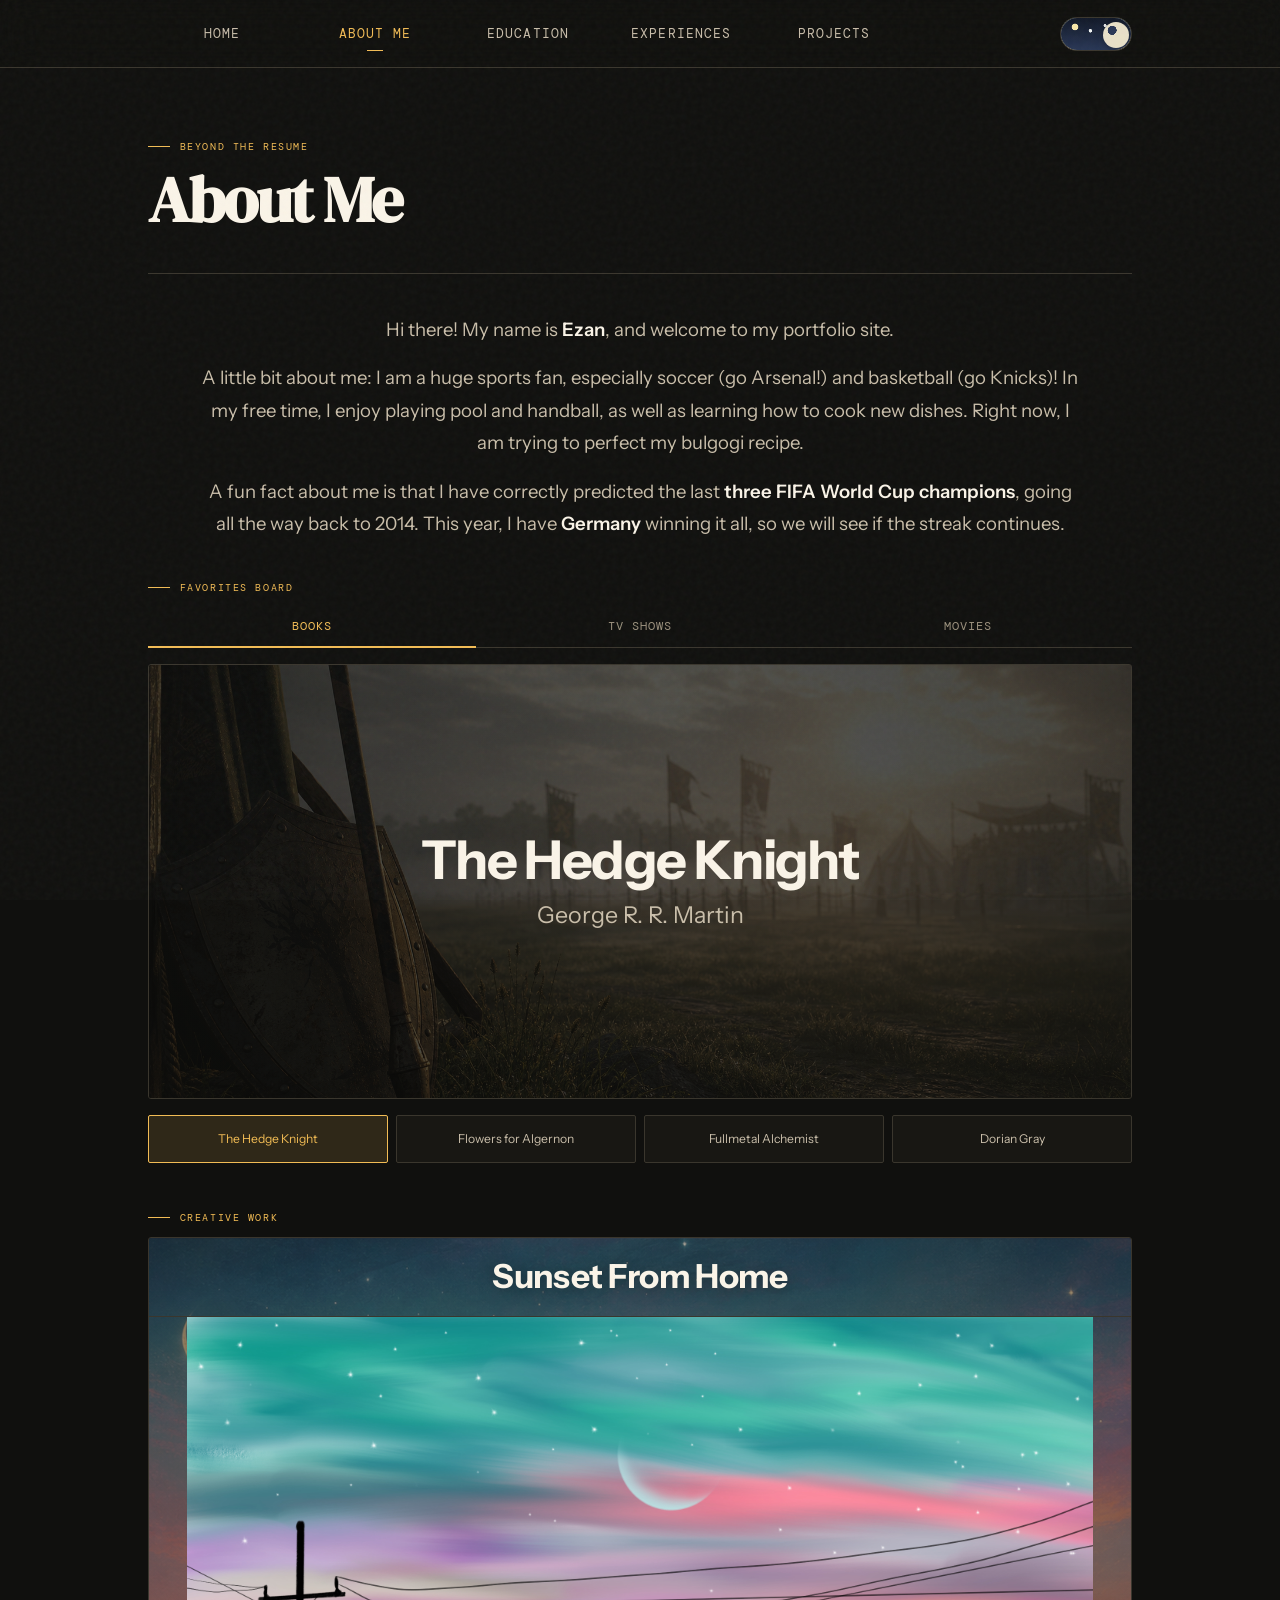
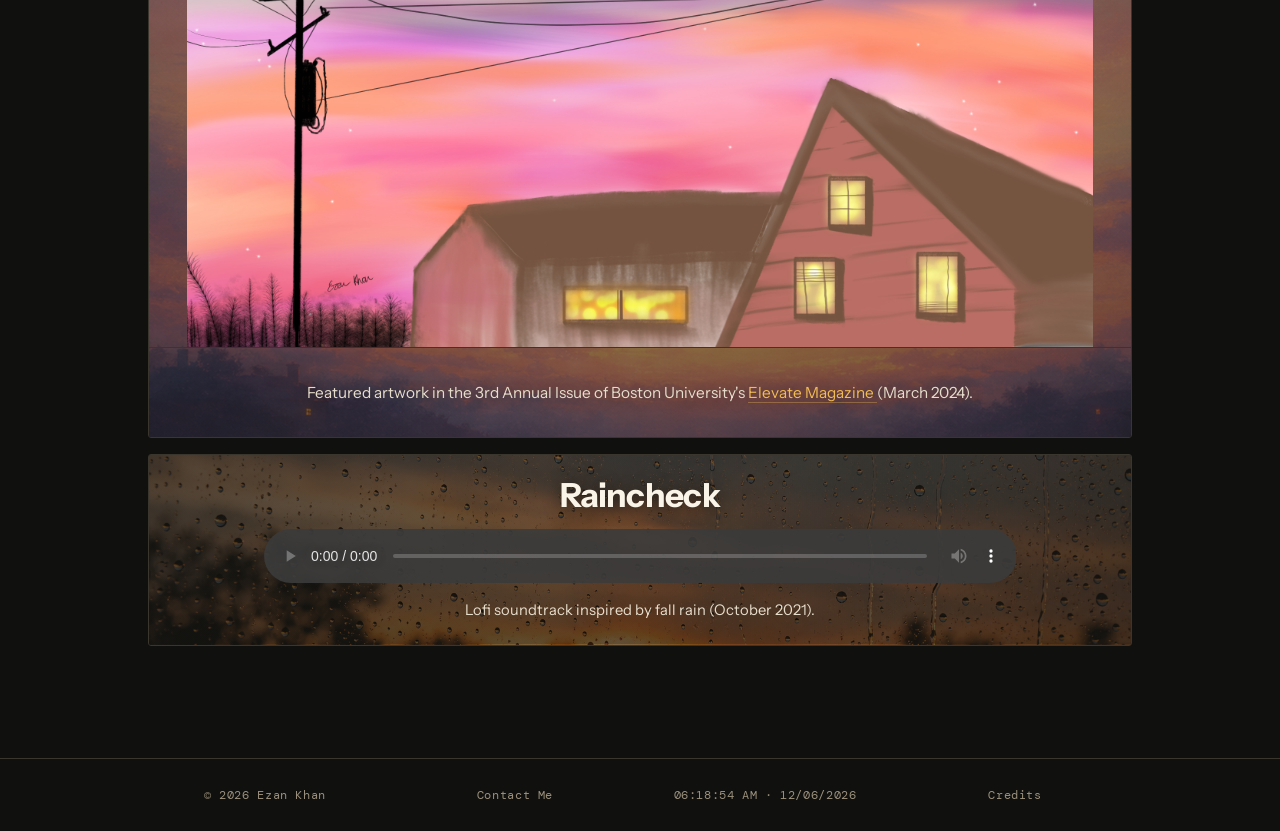
==== about/about.html @ 1c244139 "Publish portfolio site" ====
<!DOCTYPE html>
<html lang="en">
<head>
  <meta charset="UTF-8">
  <meta name="viewport" content="width=device-width, initial-scale=1.0">
  <meta name="description" content="About Ezan Khan: interests, hobbies, favorite books, shows, movies, and music.">
  <title>About Me | Ezan's Portfolio</title>
  <link rel="stylesheet" href="../shared.css">
  <link rel="stylesheet" href="about.css">
</head>
<body>

<header class="site-header">
  <button class="hamburger" id="nav-toggle" aria-label="Toggle menu">
    <span></span><span></span><span></span>
  </button>
  <nav class="site-nav" id="site-nav">
    <a href="../home/home.html">Home</a>
    <a href="about.html" class="active">About Me</a>
    <a href="../education/education.html">Education</a>
    <a href="../experiences/experiences.html">Experiences</a>
    <a href="../projects/projects.html">Projects</a>
  </nav>
  <label class="theme-switch" for="theme-toggle" aria-label="Toggle light and dark theme">
    <input class="theme-checkbox" id="theme-toggle" type="checkbox">
    <span class="theme-track" aria-hidden="true">
      <span class="theme-thumb"></span>
    </span>
  </label>
</header>

<main class="page-content">

  <p class="eyebrow">Beyond The Resume</p>
  <h1 class="page-title">About Me</h1>
  <div class="divider"></div>

  <section class="about-intro" aria-label="Personal introduction">
    <p>Hi there! My name is <strong>Ezan</strong>, and welcome to my portfolio site.</p>
    <p>A little bit about me: I am a huge sports fan, especially soccer (go Arsenal!) and basketball (go Knicks)! In my free time, I enjoy playing pool and handball, as well as learning how to cook new dishes. Right now, I am trying to perfect my bulgogi recipe.</p>
    <p>A fun fact about me is that I have correctly predicted the last <strong>three FIFA World Cup champions</strong>, going all the way back to 2014. This year, I have <strong>Germany</strong> winning it all, so we will see if the streak continues.</p>
  </section>

  <section class="favorites-board" aria-labelledby="favorites-heading">
    <p class="eyebrow" id="favorites-heading">Favorites Board</p>

    <input type="radio" name="favorites" id="fav-books" checked>
    <input type="radio" name="favorites" id="fav-shows">
    <input type="radio" name="favorites" id="fav-movies">

    <div class="favorite-tabs" role="tablist" aria-label="Favorite categories">
      <label for="fav-books" role="tab">Books</label>
      <label for="fav-shows" role="tab">TV Shows</label>
      <label for="fav-movies" role="tab">Movies</label>
    </div>

    <div class="favorite-panels">
      <div class="favorite-panel panel-books">
        <div class="book-carousel" aria-label="Favorite books carousel">
          <article class="book-slide active" style="--cover: url('../sources/about/hedge-knight-bg.png')">
            <strong>The Hedge Knight</strong>
            <em>George R. R. Martin</em>
          </article>
          <article class="book-slide" style="--cover: url('../sources/about/flowers-for-algernon-bg.png')">
            <strong>Flowers for Algernon</strong>
            <em>Daniel Keyes</em>
          </article>
          <article class="book-slide" style="--cover: url('../sources/about/fullmetal-alchemist-bg.png')">
            <strong>Fullmetal Alchemist</strong>
            <em>Hiromu Arakawa</em>
          </article>
          <article class="book-slide" style="--cover: url('../sources/about/dorian-gray-bg.png')">
            <strong>The Picture of Dorian Gray</strong>
            <em>Oscar Wilde</em>
          </article>
        </div>

        <div class="book-controls" aria-label="Choose a favorite book">
          <button type="button" class="active">The Hedge Knight</button>
          <button type="button">Flowers for Algernon</button>
          <button type="button">Fullmetal Alchemist</button>
          <button type="button">Dorian Gray</button>
        </div>
      </div>

      <div class="favorite-panel panel-shows">
        <div class="show-carousel" aria-label="Favorite TV shows carousel">
          <article class="show-slide active" style="--cover: url('../sources/about/parks-and-recreation-bg.png')">
            <strong>Parks and Recreation</strong>
          </article>
          <article class="show-slide" style="--cover: url('../sources/about/shogun-bg.png')">
            <strong>Shogun</strong>
          </article>
          <article class="show-slide" style="--cover: url('../sources/about/avatar-last-airbender-bg.png')">
            <strong>Avatar: The Last Airbender</strong>
          </article>
          <article class="show-slide" style="--cover: url('../sources/about/the-bear-bg.png')">
            <strong>The Bear</strong>
          </article>
          <article class="show-slide" style="--cover: url('../sources/about/how-i-met-your-mother-bg.png')">
            <strong>How I Met Your Mother</strong>
          </article>
          <article class="show-slide" style="--cover: url('../sources/about/game-of-thrones-bg.png')">
            <strong>Game of Thrones</strong>
          </article>
          <article class="show-slide" style="--cover: url('../sources/about/ted-lasso-bg.png')">
            <strong>Ted Lasso</strong>
          </article>
          <article class="show-slide" style="--cover: url('../sources/about/hunter-x-hunter-bg.png')">
            <strong>Hunter x Hunter (2011)</strong>
          </article>
        </div>

        <div class="show-controls" aria-label="Choose a favorite TV show">
          <button type="button" class="active">Parks and Recreation</button>
          <button type="button">Shogun</button>
          <button type="button">Avatar: The Last Airbender</button>
          <button type="button">The Bear</button>
          <button type="button">How I Met Your Mother</button>
          <button type="button">Game of Thrones</button>
          <button type="button">Ted Lasso</button>
          <button type="button">Hunter x Hunter (2011)</button>
        </div>
      </div>

      <div class="favorite-panel panel-movies">
        <div class="movie-carousel" aria-label="Favorite movies carousel">
          <article class="movie-slide active" style="--cover: url('../sources/about/good-will-hunting-bg.png')">
            <strong>Good Will Hunting</strong>
          </article>
          <article class="movie-slide" style="--cover: url('../sources/about/interstellar-bg.png')">
            <strong>Interstellar</strong>
          </article>
          <article class="movie-slide" style="--cover: url('../sources/about/parasite-bg.png')">
            <strong>Parasite</strong>
          </article>
          <article class="movie-slide" style="--cover: url('../sources/about/spider-verse-bg.png')">
            <strong>Spider-Man: Into the Spider-Verse</strong>
          </article>
          <article class="movie-slide" style="--cover: url('../sources/about/tampopo-bg.png')">
            <strong>Tampopo</strong>
          </article>
          <article class="movie-slide" style="--cover: url('../sources/about/whiplash-bg.png')">
            <strong>Whiplash</strong>
          </article>
          <article class="movie-slide" style="--cover: url('../sources/about/the-martian-bg.png')">
            <strong>The Martian</strong>
          </article>
          <article class="movie-slide" style="--cover: url('../sources/about/three-idiots-bg.png')">
            <strong>3 Idiots</strong>
          </article>
        </div>

        <div class="movie-controls" aria-label="Choose a favorite movie">
          <button type="button" class="active">Good Will Hunting</button>
          <button type="button">Interstellar</button>
          <button type="button">Parasite</button>
          <button type="button">Spider-Man: Into the Spider-Verse</button>
          <button type="button">Tampopo</button>
          <button type="button">Whiplash</button>
          <button type="button">The Martian</button>
          <button type="button">3 Idiots</button>
        </div>
      </div>

    </div>
  </section>

  <section class="creative-work" aria-labelledby="creative-heading">
    <p class="eyebrow" id="creative-heading">Creative Work</p>

    <div class="creative-grid">
      <article class="creative-card artwork-card">
        <figure>
          <figcaption class="artwork-title">
            <strong>Sunset From Home</strong>
          </figcaption>
          <img src="../sources/about/sunset%20from%20home.jpg" alt="Sunset from Home artwork by Ezan Khan">
          <figcaption>
            <span>
              Featured artwork in the 3rd Annual Issue of Boston University's
              <a href="https://www.bu.edu/newbury-center/files/2024/04/GRATITUDE-ELEVATE-ISSUE-NO.-3-compressed.pdf" target="_blank" rel="noopener">
                Elevate Magazine
              </a>
              (March 2024).
            </span>
          </figcaption>
        </figure>
      </article>

      <article class="creative-card audio-card">
        <div>
          <strong>Raincheck</strong>
        </div>
        <audio controls preload="metadata">
          <source src="../sources/about/raining%20peace.wav" type="audio/wav">
          Your browser does not support the audio element.
        </audio>
        <p>Lofi soundtrack inspired by fall rain (October 2021).</p>
      </article>
    </div>
  </section>

</main>

<footer class="site-footer">
  <span>© 2026 Ezan Khan</span>
  <a href="mailto:ezankhan2004@gmail.com">Contact Me</a>
  <span id="live-clock"></span>
  <div class="footer-links">
    <a href="../credits/credits.html">Credits</a>
  </div>
</footer>

<script src="../shared.js"></script>
<script src="about.js"></script>
</body>
</html>
---- shared.css ----
@import url('https://fonts.googleapis.com/css2?family=DM+Serif+Display:ital@0;1&family=DM+Mono:wght@300;400;500&family=Instrument+Sans:ital,wght@0,400;0,500;0,600;1,400&display=swap');

:root {
  --bg:           #10100E;
  --surface:      #181713;
  --surface-2:    #24221D;
  --border:       #3A362D;
  --accent:       #F2BC55;
  --accent-dim:   #D79A2B;
  --accent-contrast: #10100E;
  --accent-glow:  rgba(242,188,85,0.14);
  --accent-border: rgba(242,188,85,0.35);
  --text:         #FAF4E8;
  --text-dim:     #C9BEAA;
  --text-muted:   #9B907D;
  --chrome-bg:    rgba(16,16,14,0.88);
  --page-max:      1080px;
  --page-pad:      clamp(1.5rem, 4vw, 3rem);
  --radius:       3px;
  --header-h:     68px;
  --transition:   0.2s cubic-bezier(0.4,0,0.2,1);
  color-scheme: dark;
}

:root[data-theme="light"] {
  --bg:           #E7DED1;
  --surface:      #F0E8DC;
  --surface-2:    #DDD2C2;
  --border:       #C5B8A5;
  --accent:       #8B570F;
  --accent-dim:   #6B420B;
  --accent-contrast: #F4EDE2;
  --accent-glow:  rgba(139,87,15,0.13);
  --accent-border: rgba(139,87,15,0.30);
  --text:         #221E18;
  --text-dim:     #554B3D;
  --text-muted:   #746754;
  --chrome-bg:    rgba(231,222,209,0.90);
  color-scheme: light;
}

*, *::before, *::after { margin: 0; box-sizing: border-box; }
html { scroll-behavior: smooth; }

body {
  background: var(--bg);
  font-family: 'Instrument Sans', sans-serif;
  color: var(--text);
  min-height: 100vh;
  overflow-x: hidden;
}

/* subtle grain */
body::after {
  content: '';
  position: fixed; inset: 0;
  background-image: url("data:image/svg+xml,%3Csvg viewBox='0 0 200 200' xmlns='http://www.w3.org/2000/svg'%3E%3Cfilter id='n'%3E%3CfeTurbulence type='fractalNoise' baseFrequency='0.85' numOctaves='4' stitchTiles='stitch'/%3E%3C/filter%3E%3Crect width='100%25' height='100%25' filter='url(%23n)' opacity='0.035'/%3E%3C/svg%3E");
  pointer-events: none;
  z-index: 9999;
}

/* ── HEADER ─────────────────────────────────── */
.site-header {
  position: fixed; top: 0; left: 0; right: 0;
  height: var(--header-h);
  background: var(--chrome-bg);
  backdrop-filter: blur(20px);
  -webkit-backdrop-filter: blur(20px);
  border-bottom: 1px solid var(--border);
  display: flex; align-items: center; justify-content: space-between;
  gap: 1.5rem;
  padding-left: max(1.5rem, calc((100vw - var(--page-max)) / 2 + var(--page-pad)));
  padding-right: max(1.5rem, calc((100vw - var(--page-max)) / 2 + var(--page-pad)));
  z-index: 200;
}

.site-nav {
  display: grid;
  grid-template-columns: repeat(5, minmax(0, 1fr));
  align-items: center;
  gap: 0.35rem;
  width: min(760px, calc(100vw - 10rem));
}
.site-nav a {
  font-family: 'DM Mono', monospace;
  font-size: 0.82rem; letter-spacing: 0.08em; text-transform: uppercase;
  text-decoration: none; color: var(--text-dim);
  min-height: 34px;
  display: inline-flex;
  align-items: center;
  justify-content: center;
  text-align: center;
  padding: 0.45rem 0.9rem; border-radius: var(--radius);
  transition: color var(--transition), background var(--transition);
  position: relative;
}
.site-nav a:hover { color: var(--text); background: var(--surface-2); }
.site-nav a.active { color: var(--accent); }
.site-nav a.active::after {
  content: ''; position: absolute; bottom: 0; left: 50%; transform: translateX(-50%);
  width: 16px; height: 1px; background: var(--accent);
}

/* hamburger */
.hamburger {
  display: none; flex-direction: column; gap: 5px;
  cursor: pointer; background: none; border: none; padding: 4px;
}
.hamburger span { display: block; width: 20px; height: 1.5px; background: var(--text-dim); transition: all var(--transition); }

/* theme switch */
.theme-switch {
  display: inline-flex;
  align-items: center;
  cursor: pointer;
  flex-shrink: 0;
}
.theme-checkbox {
  position: absolute;
  opacity: 0;
  pointer-events: none;
}
.theme-track {
  position: relative;
  display: block;
  width: 72px;
  height: 34px;
  overflow: hidden;
  border: 1px solid var(--border);
  border-radius: 999px;
  background:
    radial-gradient(circle at 22% 34%, rgba(255,255,255,0.95) 0 10%, transparent 11%),
    linear-gradient(180deg, #9DB8C7 0%, #E8C988 100%);
  box-shadow: inset 0 1px 4px rgba(0,0,0,0.18);
  transition: border-color var(--transition), background var(--transition);
}
.theme-track::before {
  content: '';
  position: absolute;
  inset: 0;
  opacity: 0;
  background:
    radial-gradient(circle at 20% 28%, #F6E6A9 0 5%, transparent 6%),
    radial-gradient(circle at 42% 40%, rgba(255,255,255,0.95) 0 1.5px, transparent 2px),
    radial-gradient(circle at 63% 24%, rgba(255,255,255,0.9) 0 1.3px, transparent 1.8px),
    radial-gradient(circle at 76% 58%, rgba(255,255,255,0.85) 0 1.4px, transparent 1.9px),
    linear-gradient(180deg, #111827 0%, #283655 100%);
  transition: opacity var(--transition);
}
.theme-thumb {
  position: absolute;
  top: 4px;
  left: 4px;
  width: 26px;
  height: 26px;
  border-radius: 50%;
  background: #F8D36A;
  box-shadow: 0 2px 6px rgba(0,0,0,0.25);
  transition: transform var(--transition), background var(--transition);
  z-index: 1;
}
.theme-checkbox:checked + .theme-track::before { opacity: 1; }
.theme-checkbox:checked + .theme-track .theme-thumb {
  transform: translateX(38px);
  background:
    radial-gradient(circle at 35% 32%, #283655 0 18%, transparent 19%),
    #E8E0C8;
}
.theme-checkbox:focus-visible + .theme-track {
  outline: 2px solid var(--accent);
  outline-offset: 3px;
}

/* ── PAGE SHELL ──────────────────────────────── */
.page-content {
  padding-top: calc(var(--header-h) + 4.5rem);
  padding-bottom: 7rem;
  max-width: var(--page-max);
  margin: 0 auto;
  padding-left: var(--page-pad);
  padding-right: var(--page-pad);
}

/* ── TYPE HELPERS ────────────────────────────── */
.eyebrow {
  font-family: 'DM Mono', monospace;
  font-size: 0.62rem; letter-spacing: 0.16em; text-transform: uppercase; color: var(--accent);
  display: flex; align-items: center; gap: 0.6rem; margin-bottom: 0.8rem;
}
.eyebrow::before { content: ''; display: inline-block; width: 22px; height: 1px; background: var(--accent); }

.page-title {
  font-family: 'DM Serif Display', serif;
  font-size: clamp(2.6rem, 6vw, 4rem);
  letter-spacing: -0.03em; line-height: 1.05; color: var(--text);
  margin-bottom: 1rem;
}

.divider { width: 100%; height: 1px; background: var(--border); margin: 2.5rem 0; }

/* ── ENTRY CARDS ─────────────────────────────── */
.entry-card {
  border: 1px solid var(--border);
  border-radius: var(--radius);
  padding: 1.6rem 1.8rem;
  background: var(--surface);
  margin-bottom: 1rem;
  transition: border-color var(--transition), background var(--transition);
  animation: fadeUp 0.45s ease both;
}
.entry-card:hover { border-color: var(--text-muted); background: var(--surface-2); }

.card-header {
  display: flex; justify-content: space-between; align-items: flex-start;
  gap: 1rem; margin-bottom: 0.8rem; flex-wrap: wrap;
}
.card-title { font-size: 0.975rem; font-weight: 600; color: var(--text); line-height: 1.3; }
.card-sub   { font-size: 0.825rem; font-weight: 400; color: var(--text-dim); margin-top: 0.15rem; }
.card-date  {
  font-family: 'DM Mono', monospace;
  font-size: 0.62rem; color: var(--accent); letter-spacing: 0.08em; white-space: nowrap; padding-top: 0.1rem;
}

.card-tags { display: flex; flex-wrap: wrap; gap: 0.4rem; margin-bottom: 0.85rem; }
.tag {
  font-family: 'DM Mono', monospace;
  font-size: 0.58rem; letter-spacing: 0.06em; text-transform: uppercase;
  color: var(--text-muted); background: var(--surface-2);
  border: 1px solid var(--border); border-radius: 2px;
  padding: 0.2rem 0.55rem;
}

.card-bullets { list-style: none; padding: 0; display: flex; flex-direction: column; gap: 0.45rem; }
.card-bullets li {
  padding-left: 1.1em; position: relative;
  font-size: 0.855rem; line-height: 1.65; color: var(--text-dim);
}
.card-bullets li::before { content: '—'; position: absolute; left: 0; color: var(--text-muted); font-size: 0.75rem; }
.card-bullets a { color: var(--accent); text-decoration: none; border-bottom: 1px solid transparent; transition: border-color var(--transition); }
.card-bullets a:hover { border-color: var(--accent); }

/* award badge */
.award {
  display: inline-flex; align-items: center; gap: 0.45rem;
  font-family: 'DM Mono', monospace;
  font-size: 0.6rem; letter-spacing: 0.06em;
  color: var(--accent); background: var(--accent-glow);
  border: 1px solid var(--accent-border); border-radius: 2px;
  padding: 0.25rem 0.65rem; margin-top: 0.75rem;
}
.award::before { content: '★'; font-size: 0.65rem; }

/* ── FOOTER ──────────────────────────────────── */
.site-footer {
  border-top: 1px solid var(--border);
  padding-top: 1.75rem;
  padding-bottom: 1.75rem;
  padding-left: max(1.5rem, calc((100vw - var(--page-max)) / 2 + var(--page-pad)));
  padding-right: max(1.5rem, calc((100vw - var(--page-max)) / 2 + var(--page-pad)));
  display: grid;
  grid-template-columns: repeat(4, minmax(0, 1fr));
  align-items: center;
  justify-items: center;
  gap: 1rem;
  font-family: 'DM Mono', monospace;
  font-size: 0.78rem; color: var(--text-muted); letter-spacing: 0.05em;
  text-align: center;
}
.site-footer a { color: var(--text-muted); text-decoration: none; transition: color var(--transition); }
.site-footer a:hover { color: var(--accent); }
.footer-links { display: flex; align-items: center; justify-content: center; gap: 1rem; }

/* ── ANIMATIONS ──────────────────────────────── */
@keyframes fadeUp {
  from { opacity: 0; transform: translateY(14px); }
  to   { opacity: 1; transform: translateY(0); }
}
.eyebrow    { animation: fadeUp 0.4s ease 0.05s both; }
.page-title { animation: fadeUp 0.4s ease 0.12s both; }
.divider    { animation: fadeUp 0.4s ease 0.18s both; }
.entry-card:nth-child(1) { animation-delay: 0.18s; }
.entry-card:nth-child(2) { animation-delay: 0.26s; }
.entry-card:nth-child(3) { animation-delay: 0.33s; }
.entry-card:nth-child(4) { animation-delay: 0.40s; }
.entry-card:nth-child(5) { animation-delay: 0.47s; }

/* ── RESPONSIVE ──────────────────────────────── */
@media (max-width: 700px) {
  .hamburger { display: flex; }
  .site-header { padding: 0 1.5rem; gap: 1rem; }

  .site-nav {
    display: none; position: absolute;
    top: var(--header-h); left: 0; right: 0;
    background: var(--surface); border-bottom: 1px solid var(--border);
    width: auto;
    grid-template-columns: 1fr;
    padding: 0.75rem; gap: 0.1rem;
  }
  .site-nav.open { display: grid; }
  .site-nav a { width: 100%; padding: 0.7rem 1rem; }

  .page-content { padding-left: 1.25rem; padding-right: 1.25rem; }

  .card-header { flex-direction: column; gap: 0.3rem; }

  .site-footer { grid-template-columns: 1fr; gap: 0.75rem; text-align: center; padding: 1.5rem 1.25rem; }
  .footer-links { justify-content: center; flex-wrap: wrap; }
}
---- about/about.css ----
.about-intro {
  max-width: 880px;
  margin: 0 auto 2.5rem;
  display: flex;
  flex-direction: column;
  gap: 1rem;
  animation: fadeUp 0.45s ease both;
}

.about-intro p {
  color: var(--text-dim);
  font-size: clamp(1rem, 1.7vw, 1.16rem);
  line-height: 1.75;
  text-align: center;
}

.about-intro strong {
  color: var(--text);
  font-weight: 600;
}

.favorites-board {
  animation: fadeUp 0.45s ease 0.25s both;
}

.favorites-board > input {
  position: absolute;
  opacity: 0;
  pointer-events: none;
}

.favorite-tabs {
  display: grid;
  grid-template-columns: repeat(3, minmax(0, 1fr));
  border-bottom: 1px solid var(--border);
  margin-bottom: 1rem;
}

.favorite-tabs label {
  font-family: 'DM Mono', monospace;
  font-size: 0.72rem;
  letter-spacing: 0.08em;
  text-transform: uppercase;
  color: var(--text-muted);
  border-bottom: 2px solid transparent;
  text-align: center;
  padding: 0.75rem 0.5rem;
  margin-bottom: -1px;
  cursor: pointer;
  transition: color var(--transition), border-color var(--transition), background var(--transition);
}

.favorite-tabs label:hover {
  color: var(--text-dim);
  background: var(--surface);
}

#fav-books:checked ~ .favorite-tabs label[for="fav-books"],
#fav-shows:checked ~ .favorite-tabs label[for="fav-shows"],
#fav-movies:checked ~ .favorite-tabs label[for="fav-movies"] {
  color: var(--accent);
  border-bottom-color: var(--accent);
}

.favorite-panel {
  display: none;
  grid-template-columns: repeat(3, minmax(0, 1fr));
  gap: 1rem;
}

#fav-books:checked ~ .favorite-panels .panel-books,
#fav-shows:checked ~ .favorite-panels .panel-shows,
#fav-movies:checked ~ .favorite-panels .panel-movies {
  display: grid;
}

#fav-books:checked ~ .favorite-panels .panel-books {
  display: block;
}

#fav-shows:checked ~ .favorite-panels .panel-shows {
  display: block;
}

#fav-movies:checked ~ .favorite-panels .panel-movies {
  display: block;
}

.book-carousel,
.show-carousel,
.movie-carousel {
  position: relative;
  min-height: clamp(340px, 34vw, 520px);
  margin-bottom: 1rem;
}

.book-slide,
.show-slide,
.movie-slide {
  position: absolute;
  inset: 0;
  display: flex;
  opacity: 0;
  pointer-events: none;
  overflow: hidden;
  border: 1px solid var(--border);
  border-radius: var(--radius);
  background: var(--surface);
  padding: clamp(1.4rem, 4vw, 2.2rem);
  flex-direction: column;
  align-items: center;
  justify-content: center;
  gap: 0.85rem;
  text-align: center;
  isolation: isolate;
  transition: opacity 0.65s ease;
}

.book-slide::before,
.show-slide::before,
.movie-slide::before {
  content: '';
  position: absolute;
  inset: 0;
  background-image: linear-gradient(rgba(0,0,0,0.58), rgba(0,0,0,0.58)), var(--cover);
  background-size: cover;
  background-position: center;
  opacity: 0.82;
  z-index: -2;
}

:root[data-theme="light"] .book-slide::before,
:root[data-theme="light"] .show-slide::before,
:root[data-theme="light"] .movie-slide::before {
  background-image: linear-gradient(rgba(245,239,229,0.08), rgba(245,239,229,0.08)), var(--cover);
  opacity: 1;
}

.book-slide::after,
.show-slide::after,
.movie-slide::after {
  content: '';
  position: absolute;
  inset: 0;
  background: radial-gradient(circle at center, rgba(0,0,0,0.10), var(--surface) 105%);
  opacity: 0.38;
  z-index: -1;
}

:root[data-theme="light"] .book-slide::after,
:root[data-theme="light"] .show-slide::after,
:root[data-theme="light"] .movie-slide::after {
  background:
    linear-gradient(rgba(245,239,229,0.08), rgba(245,239,229,0.08)),
    radial-gradient(circle at center, rgba(245,239,229,0.02), rgba(231,222,209,0.16) 115%);
  opacity: 0.32;
}

.book-slide strong,
.show-slide strong,
.movie-slide strong {
  max-width: min(100%, 980px);
  color: var(--text);
  font-size: clamp(2rem, 4.25vw, 3.35rem);
  line-height: 1;
  letter-spacing: -0.03em;
  white-space: nowrap;
}

:root[data-theme="light"] .book-slide strong,
:root[data-theme="light"] .show-slide strong,
:root[data-theme="light"] .movie-slide strong,
:root[data-theme="light"] .book-slide em {
  text-shadow: 0 1px 14px rgba(245,239,229,0.88);
}

.book-slide em {
  color: var(--text-dim);
  font-size: clamp(1.2rem, 2vw, 1.45rem);
  font-style: normal;
}

.book-slide.active,
.show-slide.active,
.movie-slide.active {
  opacity: 1;
  pointer-events: auto;
}

.book-controls,
.show-controls,
.movie-controls {
  display: grid;
  grid-template-columns: repeat(4, minmax(0, 1fr));
  gap: 0.5rem;
}

.book-controls button,
.show-controls button,
.movie-controls button {
  min-height: 48px;
  display: flex;
  align-items: center;
  justify-content: center;
  font-family: 'Instrument Sans', sans-serif;
  border: 1px solid var(--border);
  border-radius: 2px;
  background: var(--surface);
  color: var(--text-dim);
  font-size: 0.76rem;
  line-height: 1.25;
  text-align: center;
  padding: 0.55rem;
  cursor: pointer;
  transition: color var(--transition), border-color var(--transition), background var(--transition);
}

:root[data-theme="light"] .book-controls button,
:root[data-theme="light"] .show-controls button,
:root[data-theme="light"] .movie-controls button {
  background: rgba(240,232,220,0.82);
  border-color: #B8A88F;
  color: #4B4033;
}

.book-controls button:hover,
.book-controls button.active,
.show-controls button:hover,
.show-controls button.active,
.movie-controls button:hover,
.movie-controls button.active {
  color: var(--accent);
  border-color: var(--accent);
  background: var(--accent-glow);
}

:root[data-theme="light"] .book-controls button:hover,
:root[data-theme="light"] .book-controls button.active,
:root[data-theme="light"] .show-controls button:hover,
:root[data-theme="light"] .show-controls button.active,
:root[data-theme="light"] .movie-controls button:hover,
:root[data-theme="light"] .movie-controls button.active {
  background: rgba(139,87,15,0.14);
  border-color: var(--accent);
  color: var(--accent);
}

.favorite-card {
  min-height: 132px;
  border: 1px solid var(--border);
  border-radius: var(--radius);
  background: var(--surface);
  padding: 1rem;
  display: flex;
  flex-direction: column;
  justify-content: space-between;
  gap: 1.25rem;
  transition: border-color var(--transition), background var(--transition), transform var(--transition);
}

.favorite-card:hover {
  border-color: var(--accent);
  background: var(--accent-glow);
  transform: translateY(-2px);
}

.favorite-card span {
  font-family: 'DM Mono', monospace;
  font-size: 0.62rem;
  color: var(--accent);
  letter-spacing: 0.12em;
}

.favorite-card strong {
  color: var(--text);
  font-size: 1.02rem;
  line-height: 1.3;
}

.creative-work {
  margin-top: 3rem;
  animation: fadeUp 0.45s ease 0.3s both;
}

.creative-grid {
  display: grid;
  grid-template-columns: 1fr;
  gap: 1rem;
}

.creative-card {
  border: 1px solid var(--border);
  border-radius: var(--radius);
  background: var(--surface);
  overflow: hidden;
  transition: border-color var(--transition), background var(--transition), transform var(--transition);
}

.creative-card:hover {
  border-color: var(--accent);
  background: var(--surface-2);
  transform: translateY(-2px);
}

.artwork-card {
  position: relative;
  isolation: isolate;
  background: var(--surface);
}

.artwork-card::before {
  content: '';
  position: absolute;
  inset: 0;
  background-image:
    linear-gradient(rgba(16,16,14,0.22), rgba(16,16,14,0.42)),
    url('../sources/about/sunset-from-home-card-bg.png');
  background-size: cover;
  background-position: center;
  opacity: 0.98;
  z-index: -2;
}

.artwork-card::after {
  content: '';
  position: absolute;
  inset: 0;
  background: radial-gradient(circle at center, rgba(16,16,14,0.02), rgba(16,16,14,0.32) 115%);
  z-index: -1;
}

.artwork-card figure {
  display: grid;
  grid-template-columns: 1fr;
}

.artwork-card img {
  width: 100%;
  height: auto;
  max-height: min(70vh, 760px);
  object-fit: contain;
  display: block;
  background: transparent;
}

.artwork-card figcaption {
  display: flex;
  flex-direction: column;
  gap: 0.85rem;
  padding: clamp(1.4rem, 3vw, 2rem);
  text-align: center;
  align-items: center;
  border-top: 1px solid var(--border);
}

.artwork-card .artwork-title {
  border-top: 0;
  border-bottom: 1px solid var(--border);
  padding-block: clamp(1rem, 2vw, 1.35rem);
}

.artwork-card strong,
.audio-card strong {
  color: var(--text);
  font-size: clamp(1.45rem, 2.6vw, 2.1rem);
  line-height: 1.05;
  letter-spacing: -0.02em;
}

.artwork-card strong,
.artwork-card span {
  text-shadow: 0 2px 16px rgba(0,0,0,0.34);
}

.artwork-card span {
  color: #E7DDCC;
  font-size: 0.96rem;
  line-height: 1.65;
}

.artwork-card a {
  color: var(--accent);
  text-decoration: none;
  border-bottom: 1px solid var(--accent-border);
  transition: border-color var(--transition), color var(--transition);
}

.artwork-card a:hover {
  border-color: var(--accent);
  color: var(--accent-dim);
}

.audio-card {
  position: relative;
  display: grid;
  grid-template-columns: 1fr;
  align-items: center;
  gap: 1rem;
  padding: 1.45rem clamp(1rem, 3vw, 2rem);
  text-align: center;
  isolation: isolate;
}

.audio-card::before {
  content: '';
  position: absolute;
  inset: 0;
  background-image:
    linear-gradient(rgba(16,16,14,0.48), rgba(16,16,14,0.56)),
    url('../sources/about/raincheck-bg.png');
  background-size: cover;
  background-position: center;
  opacity: 0.9;
  z-index: -2;
}

.audio-card::after {
  content: '';
  position: absolute;
  inset: 0;
  background: radial-gradient(circle at center, rgba(16,16,14,0.08), rgba(16,16,14,0.48) 120%);
  z-index: -1;
}

.audio-card > div {
  display: flex;
  justify-content: center;
}

.audio-card p {
  color: #E7DDCC;
  font-size: 0.92rem;
  line-height: 1.5;
  text-align: center;
}

.audio-card strong {
  color: #FAF4E8;
  text-shadow: 0 2px 18px rgba(0,0,0,0.45);
}

.audio-card audio {
  width: min(82%, 1380px);
  margin: 0 auto;
  accent-color: var(--accent);
}

@media (max-width: 800px) {
  .about-intro {
    grid-template-columns: 1fr;
  }

  .favorite-panel {
    grid-template-columns: repeat(2, minmax(0, 1fr));
  }

  .creative-grid,
  .artwork-card figure {
    grid-template-columns: 1fr;
  }

  .audio-card {
    grid-template-columns: 1fr;
  }
}

@media (max-width: 600px) {
  .favorite-tabs,
  .favorite-panel,
  .book-controls,
  .show-controls,
  .movie-controls {
    grid-template-columns: 1fr;
  }

  .book-carousel,
  .show-carousel,
  .movie-carousel {
    min-height: 300px;
  }

  .book-slide strong,
  .show-slide strong,
  .movie-slide strong {
    white-space: normal;
  }
}
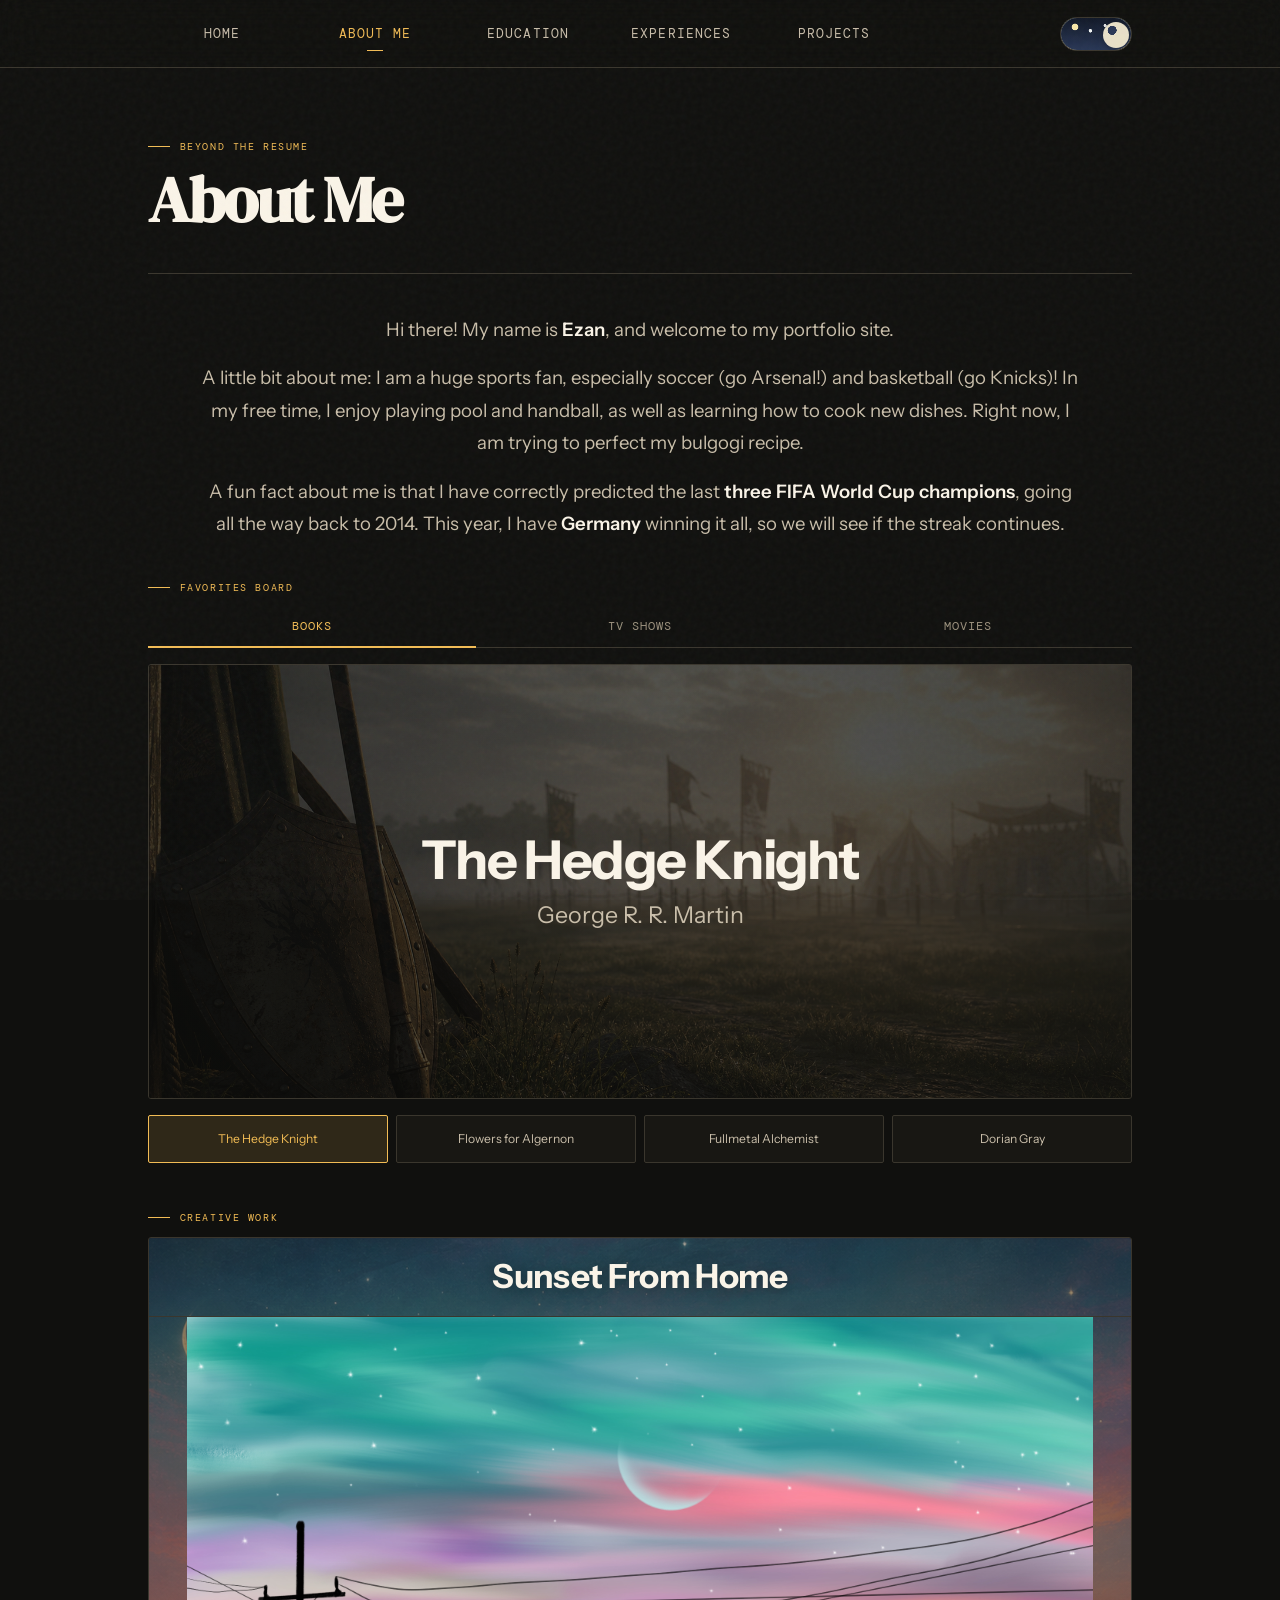
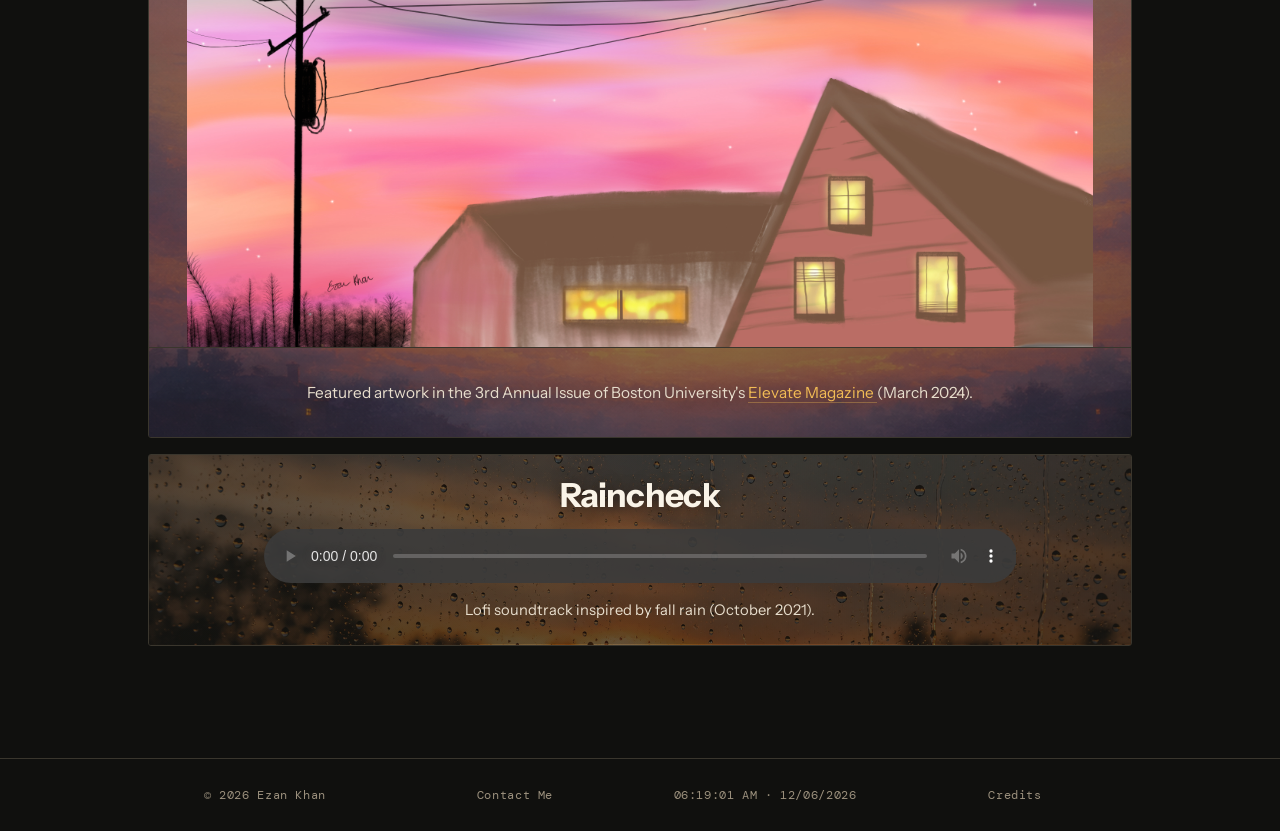
==== commit 1f63b47c: "Update portfolio favicon and resume link" ====
--- a/about/about.html
+++ b/about/about.html
@@ -5,6 +5,10 @@
   <meta name="viewport" content="width=device-width, initial-scale=1.0">
   <meta name="description" content="About Ezan Khan: interests, hobbies, favorite books, shows, movies, and music.">
   <title>About Me | Ezan's Portfolio</title>
+  <link rel="icon" href="../sources/favicon/favicon.ico" sizes="any">
+  <link rel="icon" type="image/png" sizes="32x32" href="../sources/favicon/favicon-32x32.png">
+  <link rel="icon" type="image/png" sizes="16x16" href="../sources/favicon/favicon-16x16.png">
+  <link rel="apple-touch-icon" href="../sources/favicon/apple-touch-icon.png">
   <link rel="stylesheet" href="../shared.css">
   <link rel="stylesheet" href="about.css">
 </head>
